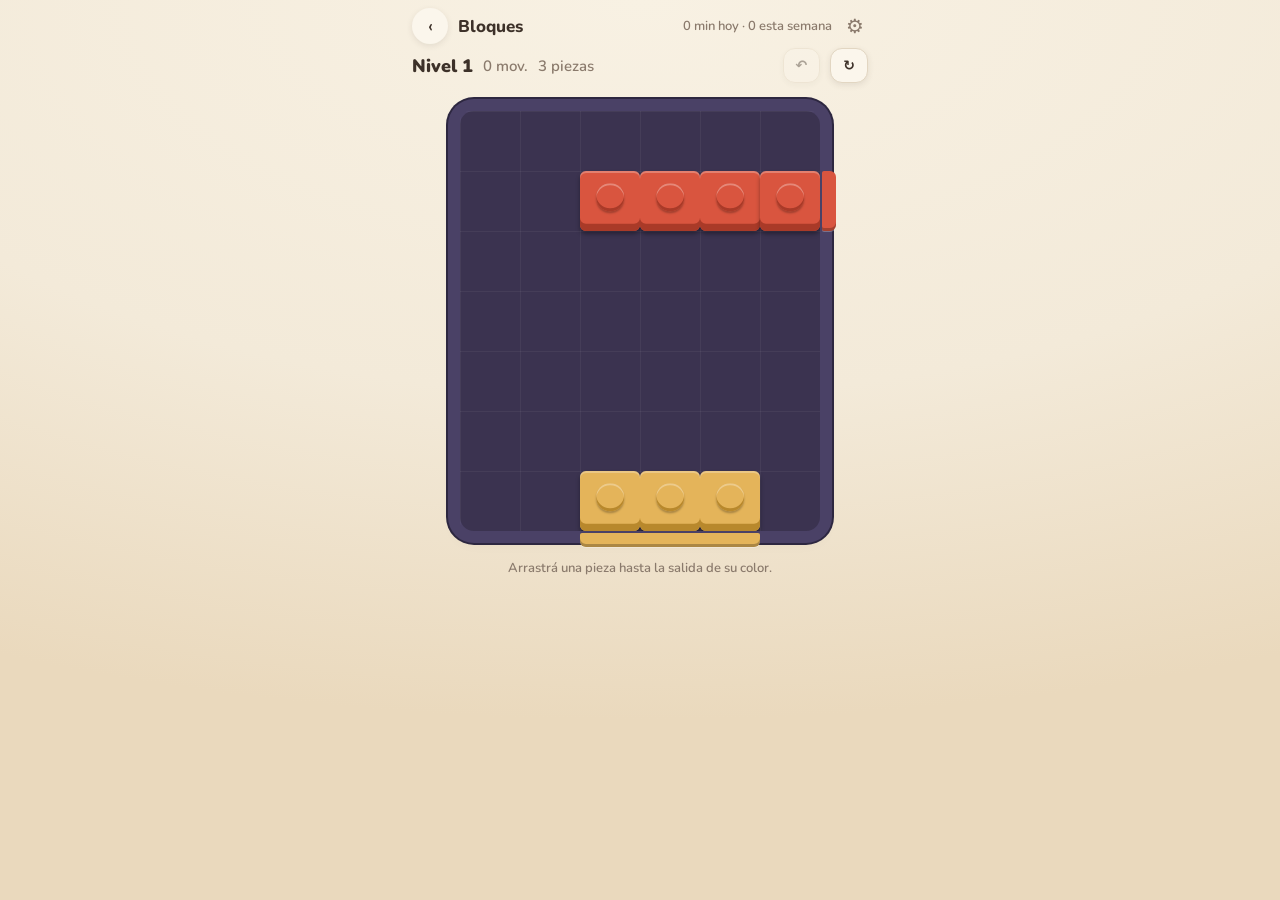
==== blocks/index.html @ d5784eaa "Bloques: cuarto juego, deslizar piezas de ladrillos hasta la salida de su color Co-Authored-By: Clau" ====
<!doctype html>
<html lang="es">
<head>
  <meta charset="utf-8">
  <meta name="viewport" content="width=device-width, initial-scale=1, viewport-fit=cover, user-scalable=no">
  <meta name="theme-color" content="#f3ead9">
  <meta name="apple-mobile-web-app-capable" content="yes">
  <title>Bloques</title>
  <link rel="manifest" href="../manifest.json">
  <link rel="stylesheet" href="../common.css">
  <link rel="stylesheet" href="blocks.css">
</head>
<body>
  <div class="topbar" id="topbar"></div>
  <main class="blocks">
    <div class="hud">
      <div class="level" id="level"></div>
      <div class="moves" id="moves"></div>
      <div class="moves" id="left"></div>
      <div class="spacer"></div>
      <button class="btn small-btn" id="undo">↶</button>
      <button class="btn small-btn" id="restart">↻</button>
    </div>
    <div class="frame-wrap">
      <div class="frame" id="frame">
        <div class="exits" id="exits"></div>
        <div class="board" id="board"></div>
      </div>
    </div>
    <p class="hint muted small">Arrastrá una pieza hasta la salida de su color.</p>
    <div class="status" id="status"></div>
    <div class="confetti" id="confetti"></div>

    <div class="overlay" id="win" hidden>
      <div class="card">
        <p class="muted small">Completado</p>
        <h1 id="win-title"></h1>
        <p id="win-text"></p>
        <div class="row"><button class="btn primary" id="win-next">Siguiente nivel</button></div>
      </div>
    </div>
    <div class="overlay" id="lock" hidden>
      <div class="card"><h1 id="lock-title"></h1><p id="lock-text"></p></div>
    </div>
  </main>
  <script src="../common.js"></script>
  <script>HUB.mountTopbar(document.getElementById('topbar'), 'Bloques');</script>
  <script src="blocks.js"></script>
</body>
</html>
---- common.css ----
/* Base compartida por el hub y los tres juegos */
@import url('https://fonts.googleapis.com/css2?family=Nunito:wght@500;700;800;900&display=swap');

:root {
  --bg: #f3ead9;
  --bg2: #ead9bd;
  --paper: #fbf6ec;
  --ink: #3d3129;
  --muted: #8a7a6c;
  --line: #e2d6c2;
  --accent: #c9643f;
  --accent2: #e4b45a;
  --green: #5f8f4a;
  --shadow: 0 6px 18px rgba(61, 49, 41, .12), 0 1px 2px rgba(61, 49, 41, .08);
  --shadow-sm: 0 2px 6px rgba(61, 49, 41, .10);
  --r: 16px;
}

* { box-sizing: border-box; }
html, body {
  margin: 0; height: 100%;
  background: radial-gradient(120% 80% at 50% 0%, #f8f1e3 0%, var(--bg) 55%, var(--bg2) 100%) fixed;
  color: var(--ink);
  font-family: 'Nunito', ui-rounded, system-ui, sans-serif;
  font-weight: 600;
  -webkit-tap-highlight-color: transparent;
  overscroll-behavior: none;
  touch-action: manipulation;
  -webkit-font-smoothing: antialiased;
}
button { font: inherit; }

/* Barra superior común */
.topbar {
  display: flex; align-items: center; gap: 10px;
  padding: max(8px, env(safe-area-inset-top)) 12px 4px;
  max-width: 480px; margin: 0 auto;
  font-size: 14px;
}
.topbar .back {
  width: 36px; height: 36px; border-radius: 50%; border: 0;
  background: var(--paper); box-shadow: var(--shadow-sm); color: var(--ink);
  font-size: 18px; cursor: pointer; display: grid; place-items: center;
}
.topbar .title { font-weight: 800; font-size: 17px; }
.topbar .spacer { flex: 1; }
.topbar .mins { color: var(--muted); font-variant-numeric: tabular-nums; font-size: 13px; }
.topbar .icon-btn {
  background: none; border: 0; font-size: 20px; color: var(--muted); cursor: pointer; padding: 4px;
}

/* Tarjeta / overlay comunes */
.overlay {
  position: fixed; inset: 0; z-index: 100;
  background: rgba(61, 49, 41, .45); backdrop-filter: blur(2px);
  display: flex; align-items: center; justify-content: center; padding: 24px;
}
.overlay[hidden] { display: none; }
.card {
  background: var(--paper); border-radius: 22px; padding: 26px 22px;
  max-width: 360px; width: 100%; text-align: center; box-shadow: var(--shadow);
  animation: cardIn .25s ease-out;
}
@keyframes cardIn { from { transform: translateY(12px) scale(.96); opacity: 0; } to { transform: none; opacity: 1; } }
.card h1 { margin: 0 0 8px; font-size: 22px; font-weight: 900; }
.card p { margin: 0; color: var(--muted); line-height: 1.45; }
.card .row { display: flex; gap: 8px; margin-top: 18px; justify-content: center; }
.btn {
  font: inherit; font-weight: 800; padding: 10px 20px; border-radius: 14px; cursor: pointer;
  border: 1px solid var(--line); background: var(--paper); color: var(--ink);
  box-shadow: var(--shadow-sm); transition: transform .08s;
}
.btn:active { transform: scale(.97); }
.btn.primary { background: var(--accent); border-color: var(--accent); color: #fff; }
.btn.gold { background: var(--accent2); border-color: var(--accent2); color: var(--ink); }
.muted { color: var(--muted); }
.small { font-size: 13px; }

/* Ajustes del hub */
.settings-card { text-align: left; }
.settings-card label {
  display: flex; justify-content: space-between; align-items: center; gap: 12px;
  padding: 10px 0; border-bottom: 1px solid var(--line); font-size: 15px;
}
.settings-card label span { flex: 1; }
.settings-card input[type=number] {
  width: 76px; text-align: right; font: inherit; border: 1px solid var(--line); border-radius: 10px;
  padding: 6px 8px; background: #fff; color: var(--ink);
}
.switch { position: relative; width: 44px; height: 26px; flex: none; }
.switch input { opacity: 0; width: 0; height: 0; }
.switch i {
  position: absolute; inset: 0; border-radius: 13px; background: var(--line); transition: .2s; cursor: pointer;
}
.switch i::after {
  content: ""; position: absolute; width: 20px; height: 20px; left: 3px; top: 3px;
  border-radius: 50%; background: #fff; transition: .2s; box-shadow: 0 1px 3px rgba(0,0,0,.2);
}
.switch input:checked + i { background: var(--green); }
.switch input:checked + i::after { transform: translateX(18px); }
.settings-card h2 { font-size: 13px; text-transform: uppercase; letter-spacing: .08em; color: var(--muted); margin: 16px 0 2px; }

.toast {
  position: fixed; left: 50%; bottom: max(20px, env(safe-area-inset-bottom)); transform: translateX(-50%);
  background: var(--ink); color: #fff; padding: 10px 16px; border-radius: 999px; font-size: 14px;
  box-shadow: var(--shadow); z-index: 200; animation: toastIn .25s ease-out; pointer-events: none;
}
@keyframes toastIn { from { transform: translate(-50%, 10px); opacity: 0; } to { transform: translate(-50%, 0); opacity: 1; } }
---- blocks/blocks.css ----
.blocks { max-width: 480px; margin: 0 auto; padding: 0 12px max(12px, env(safe-area-inset-bottom)); display: flex; flex-direction: column; gap: 10px; user-select: none; }
.hud { display: flex; align-items: center; gap: 10px; font-size: 15px; }
.hud .level { font-weight: 900; font-size: 18px; }
.hud .moves { color: var(--muted); font-variant-numeric: tabular-nums; }
.hud .spacer { flex: 1; }
.small-btn { padding: 7px 12px; font-size: 14px; border-radius: 12px; }
.small-btn:disabled { opacity: .4; }
.hint { text-align: center; margin: 0; }
.status { text-align: center; color: var(--muted); font-size: 13px; min-height: 18px; }

.frame-wrap { display: flex; justify-content: center; padding: 18px 0; }
.frame {
  --cell: 48px; --w: 6; --h: 7;
  position: relative;
  width: calc(var(--w) * var(--cell)); height: calc(var(--h) * var(--cell));
  background: #3b3350;
  border-radius: 14px;
  box-shadow: 0 0 0 12px #4a4166, 0 0 0 14px #2d2740, var(--shadow);
}
.board {
  position: absolute; inset: 0; overflow: hidden; border-radius: 10px;
  background-image:
    linear-gradient(rgba(255,255,255,.05) 1px, transparent 1px),
    linear-gradient(90deg, rgba(255,255,255,.05) 1px, transparent 1px);
  background-size: var(--cell) var(--cell);
  touch-action: none;
}
.exits { position: absolute; inset: 0; pointer-events: none; }
.exit { position: absolute; border-radius: 6px; box-shadow: inset 0 -3px 0 rgba(0,0,0,.25), 0 1px 0 rgba(255,255,255,.25); }
.exit.N, .exit.S { height: 14px; }
.exit.W, .exit.E { width: 14px; }
.exit.N { border-radius: 6px 6px 2px 2px; } .exit.S { border-radius: 2px 2px 6px 6px; }
.exit.W { border-radius: 6px 2px 2px 6px; } .exit.E { border-radius: 2px 6px 6px 2px; }

.wall {
  position: absolute; left: calc(var(--x) * var(--cell)); top: calc(var(--y) * var(--cell));
  width: var(--cell); height: var(--cell); padding: 3px;
}
.wall::before { content: ""; display: block; width: 100%; height: 100%; border-radius: 8px; background: #6b6188; box-shadow: inset 0 -4px 0 #504869, inset 0 2px 0 rgba(255,255,255,.12); }

.piece {
  position: absolute; left: calc(var(--x) * var(--cell)); top: calc(var(--y) * var(--cell));
  width: 0; height: 0; cursor: grab;
  transition: left .07s linear, top .07s linear;
  filter: drop-shadow(0 3px 2px rgba(0,0,0,.35));
}
.piece.dragging { transition: none; cursor: grabbing; filter: drop-shadow(0 8px 8px rgba(0,0,0,.45)); z-index: 5; }
.piece .cell {
  position: absolute; left: calc(var(--x) * var(--cell)); top: calc(var(--y) * var(--cell));
  width: var(--cell); height: var(--cell);
  box-shadow: inset 0 calc(var(--cell) * -0.12) 0 var(--dark), inset 0 2px 0 rgba(255,255,255,.25);
}
.piece .cell i {
  position: absolute; left: 50%; top: 44%; transform: translate(-50%, -50%);
  width: 46%; height: 46%; border-radius: 50%;
  background: inherit;
  box-shadow: inset 0 -3px 0 var(--dark), inset 0 2px 0 rgba(255,255,255,.3), 0 2px 2px rgba(0,0,0,.25);
}
/* bordes redondeados por pieza: primera/última celda aproximado con radio en todas (queda bien con estudios) */
.piece .cell { border-radius: 6px; }

.piece.exit-N { animation: outN .22s ease-in forwards; } .piece.exit-S { animation: outS .22s ease-in forwards; }
.piece.exit-W { animation: outW .22s ease-in forwards; } .piece.exit-E { animation: outE .22s ease-in forwards; }
@keyframes outN { to { transform: translateY(calc(var(--cell) * -4)); opacity: 0; } }
@keyframes outS { to { transform: translateY(calc(var(--cell) * 4)); opacity: 0; } }
@keyframes outW { to { transform: translateX(calc(var(--cell) * -4)); opacity: 0; } }
@keyframes outE { to { transform: translateX(calc(var(--cell) * 4)); opacity: 0; } }

.confetti { position: fixed; inset: 0; pointer-events: none; overflow: hidden; z-index: 150; }
.confetti i { position: absolute; top: 30%; width: 10px; height: 14px; border-radius: 3px; animation: fall 1.5s ease-in forwards; }
@keyframes fall { 0% { transform: translate(0, 0) rotate(0); opacity: 1; } 100% { transform: translate(var(--dx), 70vh) rotate(540deg); opacity: 0; } }
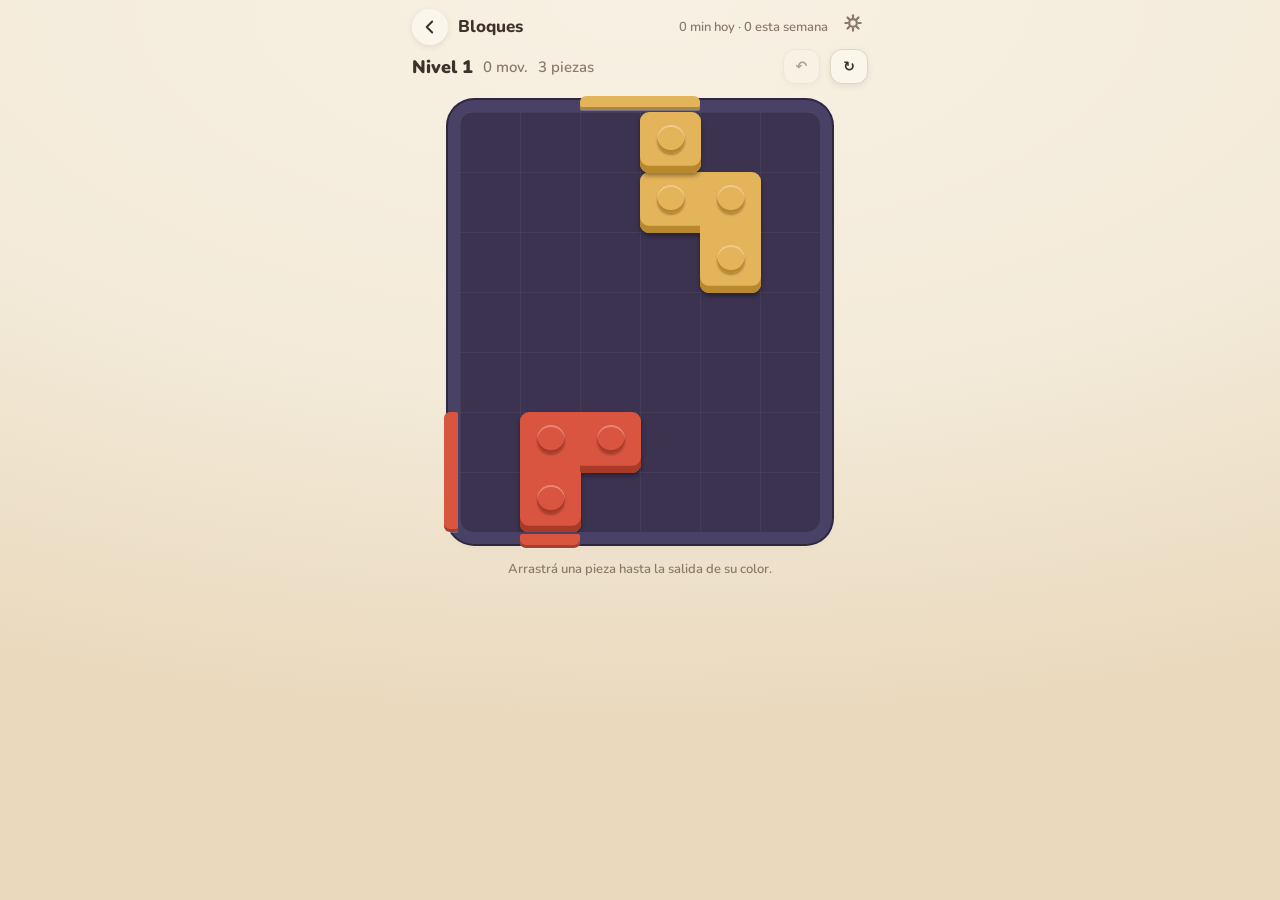
==== commit 81cd3bef: "Arte SVG compartido: avatares de clientes, estaciones, platos e iconos en vez de emoji Co-Authored-B" ====
--- a/blocks/index.html
+++ b/blocks/index.html
@@ -43,6 +43,7 @@
       <div class="card"><h1 id="lock-title"></h1><p id="lock-text"></p></div>
     </div>
   </main>
+  <script src="../art.js"></script>
   <script src="../common.js"></script>
   <script>HUB.mountTopbar(document.getElementById('topbar'), 'Bloques');</script>
   <script src="blocks.js"></script>
--- a/blocks/blocks.css
+++ b/blocks/blocks.css
@@ -47,17 +47,16 @@
 .piece.dragging { transition: none; cursor: grabbing; filter: drop-shadow(0 8px 8px rgba(0,0,0,.45)); z-index: 5; }
 .piece .cell {
   position: absolute; left: calc(var(--x) * var(--cell)); top: calc(var(--y) * var(--cell));
-  width: var(--cell); height: var(--cell);
-  box-shadow: inset 0 calc(var(--cell) * -0.12) 0 var(--dark), inset 0 2px 0 rgba(255,255,255,.25);
+  width: calc(var(--cell) + 1px); height: calc(var(--cell) + 1px);
 }
+.piece .cell.bottom { box-shadow: inset 0 calc(var(--cell) * -0.12) 0 var(--dark); }
+.piece .cell.top { background-image: linear-gradient(rgba(255,255,255,.22), rgba(255,255,255,.22)); background-size: 100% 2px; background-repeat: no-repeat; }
 .piece .cell i {
   position: absolute; left: 50%; top: 44%; transform: translate(-50%, -50%);
   width: 46%; height: 46%; border-radius: 50%;
   background: inherit;
   box-shadow: inset 0 -3px 0 var(--dark), inset 0 2px 0 rgba(255,255,255,.3), 0 2px 2px rgba(0,0,0,.25);
 }
-/* bordes redondeados por pieza: primera/última celda aproximado con radio en todas (queda bien con estudios) */
-.piece .cell { border-radius: 6px; }
 
 .piece.exit-N { animation: outN .22s ease-in forwards; } .piece.exit-S { animation: outS .22s ease-in forwards; }
 .piece.exit-W { animation: outW .22s ease-in forwards; } .piece.exit-E { animation: outE .22s ease-in forwards; }
